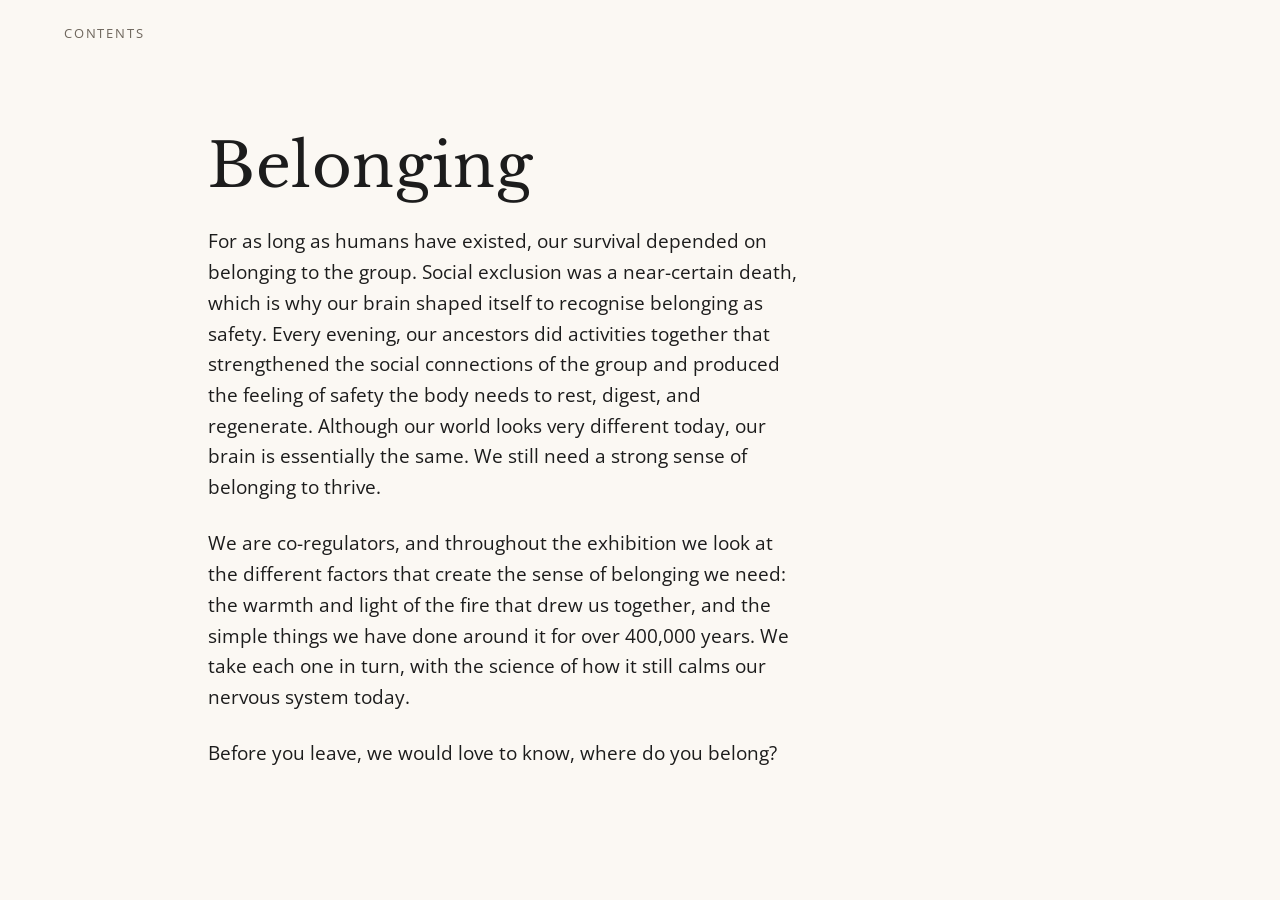
==== index.html @ be0ef329 "Belonging — biology-of-belonging path site (initial publish)" ====
<!DOCTYPE html>
<html lang="en-GB">
<head>
<meta charset="UTF-8">
<meta name="viewport" content="width=device-width, initial-scale=1.0">
<title>Belonging · I belong</title>
<link rel="stylesheet" href="shell.css">
</head>
<body data-step="belonging">

  <button class="jump-open" id="jump-open">Contents</button>

  <main class="step">
    <div class="step__inner">
      <h1>Belonging</h1>
      <p class="lede">For as long as humans have existed, our survival depended on belonging to the group. Social exclusion was a near-certain death, which is why our brain shaped itself to recognise belonging as safety. Every evening, our ancestors did activities together that strengthened the social connections of the group and produced the feeling of safety the body needs to rest, digest, and regenerate. Although our world looks very different today, our brain is essentially the same. We still need a strong sense of belonging to thrive.</p>
      <p class="lede">We are co-regulators, and throughout the exhibition we look at the different factors that create the sense of belonging we need: the warmth and light of the fire that drew us together, and the simple things we have done around it for over 400,000 years. We take each one in turn, with the science of how it still calms our nervous system today.</p>
      <p class="lede">Before you leave, we would love to know, where do you belong?</p>
    </div>
  </main>

  <nav class="jump-panel" id="jump-panel">
    <button class="jump-panel__close">Close</button>
    <ul class="jump-list"></ul>
  </nav>

  <footer class="step-foot" id="path-foot"></footer>

  <script src="path.js"></script>
</body>
</html>
---- shell.css ----
/* I Belong — shared shell
   Plain CSS. Warm, quiet, minimal. British English. */

@import url('https://fonts.googleapis.com/css2?family=Libre+Baskerville:ital,wght@0,400;0,700;1,400&family=Open+Sans:ital,wght@0,400;0,600;0,700;1,400&display=swap');

:root {
  --bg:        #FBF8F3;  /* warm off-white */
  --bg-soft:   #F2ECE1;
  --ink:       #1C1C1C;  /* near black — matches eldvarm.com */
  --ink-soft:  #6E665C;
  --ink-faint: #A89C8C;
  --ember:     #B4633C;  /* the one accent, used everywhere */
  --line:      rgba(33, 30, 26, 0.12);

  --display: 'Libre Baskerville', Georgia, 'Times New Roman', serif;
  --body: 'Open Sans', -apple-system, BlinkMacSystemFont, 'Segoe UI', Roboto, Helvetica, Arial, sans-serif;

  /* one type scale, six steps. Everything on the site resolves to these. */
  --fs-display: clamp(2.1rem, 6vw, 3.8rem); /* the page title (tuned for Libre Baskerville) */
  --fs-title:   clamp(1.4rem, 3.4vw, 2.2rem); /* section & panel headings, menu */
  --fs-lede:    clamp(1.02rem, 1.8vw, 1.2rem); /* intro paragraphs (now Open Sans) */
  --fs-body:    0.9375rem;                   /* 15px — default reading text */
  --fs-small:   0.8125rem;                   /* 13px — dense detail */
  --fs-label:   0.6875rem;                   /* 11px — uppercase labels */

  /* two tracking values: tight for text, wide for uppercase labels */
  --track-body: 0.01em;
  --track-caps: 0.14em;

  /* three line-heights */
  --lh-tight: 1.15; /* display & titles */
  --lh-body:  1.6;  /* reading text */
  --lh-snug:  1.45; /* labels & dense rows */

  --step-max: 54rem; /* the content column */
  --measure:  54ch;  /* the reading measure for prose */
  --pad: clamp(1.5rem, 5vw, 4rem);
}

[data-theme="dark"] {
  --bg:        #16130F;
  --bg-soft:   #211C16;
  --ink:       #EFE7DA;
  --ink-soft:  #B8AC99;
  --ink-faint: #7C7263;
  --ember:     #E3A24A;
  --line:      rgba(239, 231, 218, 0.14);
}

* { box-sizing: border-box; }

html, body { height: 100%; }

body {
  margin: 0;
  background: var(--bg);
  color: var(--ink);
  font-family: var(--body);
  font-size: var(--fs-body);
  -webkit-font-smoothing: antialiased;
  line-height: var(--lh-body);
}

/* ---- the type system, on the elements themselves ----
   Change a heading or body size here, once, and it moves everywhere.
   h1 page title · h2 section · h3 sub-head · p body · .eyebrow / .lede / .label utilities */

h1 {
  font-family: var(--display);
  font-weight: 400;
  font-size: var(--fs-display);
  line-height: var(--lh-tight);
  letter-spacing: var(--track-body);
  margin: 0;
}

h2 {
  font-family: var(--display);
  font-weight: 400;
  font-size: var(--fs-title);
  line-height: var(--lh-tight);
  letter-spacing: var(--track-body);
  margin: 0;
}

h3 {
  font-family: var(--display);
  font-weight: 400;
  font-size: var(--fs-lede);
  line-height: var(--lh-snug);
  letter-spacing: var(--track-body);
  margin: 0;
}

h4 {
  font-family: var(--body);
  font-weight: 600;
  font-size: var(--fs-body);
  line-height: var(--lh-snug);
  margin: 0;
}

p {
  margin: 0;
  font-size: var(--fs-body);
  line-height: var(--lh-body);
}

ul, ol { margin: 0; padding: 0; }
li { font-size: var(--fs-body); line-height: var(--lh-body); }

small { font-size: var(--fs-small); }
strong { font-weight: 600; }

/* uppercase micro-label (e.g. "Activates when", "What it does") */
.label {
  font-family: var(--body);
  font-size: var(--fs-label);
  letter-spacing: var(--track-caps);
  text-transform: uppercase;
  color: var(--ink-soft);
}

/* ---- the full-screen step ---- */

.step {
  min-height: 100vh;
  min-height: 100svh;
  display: flex;
  flex-direction: column;
  justify-content: center;
  align-items: center;
  padding: var(--pad);
  position: relative;
}

.step__inner {
  width: 100%;
  max-width: var(--step-max);
  margin: 0 auto;
}

.eyebrow {
  font-family: var(--body);
  font-size: var(--fs-label);
  letter-spacing: var(--track-caps);
  text-transform: uppercase;
  color: var(--ink-soft);
  margin: 0 0 1.4rem;
}

.lede {
  font-family: var(--body);
  font-weight: 400;
  font-size: var(--fs-lede);
  line-height: var(--lh-body);
  color: var(--ink);
  margin: 1.6rem 0 0;
  max-width: var(--measure);
}

.empty {
  color: var(--ink-faint);
  font-style: italic;
}

/* ---- foot: the quiet return link on the science page ---- */

.step-foot {
  position: fixed;
  left: 0;
  right: 0;
  bottom: 0;
  display: flex;
  justify-content: space-between;
  align-items: center;
  padding: 1rem var(--pad) clamp(1.8rem, 4vh, 3rem);
  pointer-events: none;
  font-family: var(--body);
  font-size: var(--fs-label);
  letter-spacing: var(--track-caps);
}

.step-foot a {
  pointer-events: auto;
  color: var(--ink);
  text-decoration: none;
  display: inline-flex;
  align-items: center;
  gap: 0.55em;
  padding: 0.4rem 0;
  transition: color 0.2s ease;
}

.step-foot a:hover { color: var(--ember); }

.step-foot .nav-arrow {
  color: var(--ink-faint);
  display: inline-flex;
  align-items: center;
}

.step-foot a:hover .nav-arrow { color: var(--ember); }

/* the quiet way down to the science, and back up */
.step-foot .foot-science {
  font-size: var(--fs-label);
  letter-spacing: var(--track-caps);
  text-transform: uppercase;
  color: var(--ink-soft);
}
.step-foot .foot-science .nav-arrow { margin-right: 0.1em; }

/* ---- jump to any step ---- */

.jump-open {
  position: fixed;
  top: 1.1rem;
  left: var(--pad);
  z-index: 20;
  pointer-events: auto;
  background: none;
  border: none;
  cursor: pointer;
  font-family: var(--body);
  font-size: var(--fs-small);
  letter-spacing: var(--track-caps);
  text-transform: uppercase;
  color: var(--ink-soft);
  display: inline-flex;
  align-items: center;
  padding: 0.4rem 0;
  transition: color 0.2s ease;
}

.jump-open:hover { color: var(--ember); }

.jump-panel {
  position: fixed;
  inset: 0;
  z-index: 30;
  background: var(--bg);
  display: none;
  flex-direction: column;
  justify-content: center;
  padding: var(--pad);
  overflow-y: auto;
}

.jump-panel.is-open { display: flex; }

.jump-panel__close {
  position: fixed;
  top: 1.1rem;
  right: var(--pad);
  background: none;
  border: none;
  cursor: pointer;
  font-family: var(--body);
  font-size: var(--fs-label);
  letter-spacing: var(--track-caps);
  text-transform: uppercase;
  color: var(--ink-soft);
}
.jump-panel__close:hover { color: var(--ember); }

.jump-list {
  list-style: none;
  margin: 0 auto;
  padding: 0;
  width: 100%;
  max-width: var(--step-max);
}

.jump-list a {
  display: flex;
  align-items: baseline;
  gap: 1rem;
  font-family: var(--display);
  font-size: var(--fs-title);
  line-height: var(--lh-tight);
  text-decoration: none;
  color: var(--ink);
  padding: 0.35rem 0;
  transition: color 0.2s ease;
}

.jump-list a:hover { color: var(--ember); }

.jump-list a.is-current { color: var(--ember); }

.jump-list .num {
  font-family: var(--body);
  font-size: var(--fs-label);
  letter-spacing: var(--track-caps);
  color: var(--ink-faint);
  min-width: 2.2em;
  align-self: center;
}

.jump-underneath {
  margin-top: 1.4rem;
  padding-top: 1.4rem;
  border-top: 1px solid var(--line);
}

.jump-list .tag {
  font-family: var(--body);
  font-size: var(--fs-label);
  letter-spacing: var(--track-caps);
  text-transform: uppercase;
  margin-left: 0.6rem;
  color: var(--ink-faint);
  border: 1px solid var(--line);
  border-radius: 999px;
  padding: 0.1em 0.6em;
  align-self: center;
}
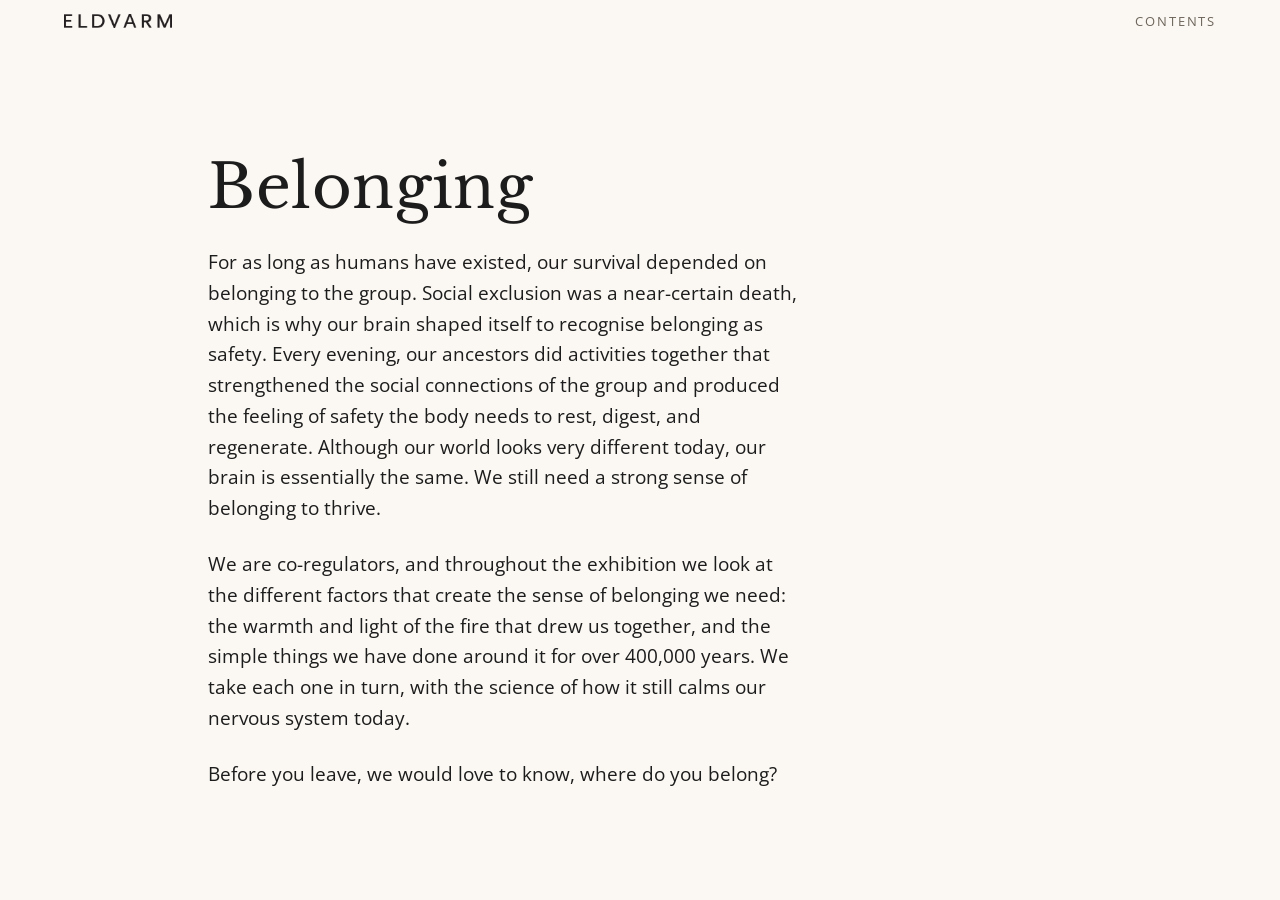
==== commit 91865c83: "Add fixed header with Eldvarm logo on path pages; fix Evolution mobile overlap (arrows to bottom cor" ====
--- a/index.html
+++ b/index.html
@@ -8,7 +8,10 @@
 </head>
 <body data-step="belonging">
 
-  <button class="jump-open" id="jump-open">Contents</button>
+  <header class="site-header">
+    <a class="site-logo" href="index.html" aria-label="I belong — Eldvarm"><img src="images/eldvarm-logo.png" alt="Eldvarm"></a>
+    <button class="jump-open" id="jump-open">Contents</button>
+  </header>
 
   <main class="step">
     <div class="step__inner">
--- a/shell.css
+++ b/shell.css
@@ -35,6 +35,7 @@
   --step-max: 54rem; /* the content column */
   --measure:  54ch;  /* the reading measure for prose */
   --pad: clamp(1.5rem, 5vw, 4rem);
+  --header-h: 2.6rem; /* fixed top header (logo + Contents) */
 }
 
 [data-theme="dark"] {
@@ -130,7 +131,7 @@
   flex-direction: column;
   justify-content: center;
   align-items: center;
-  padding: var(--pad);
+  padding: calc(var(--header-h) + var(--pad)) var(--pad) var(--pad);
   position: relative;
 }
 
@@ -211,13 +212,29 @@
 }
 .step-foot .foot-science .nav-arrow { margin-right: 0.1em; }
 
+/* ---- fixed top header: logo (left) + Contents (right) ---- */
+
+.site-header {
+  position: fixed;
+  top: 0;
+  left: 0;
+  right: 0;
+  z-index: 25;
+  height: var(--header-h);
+  display: flex;
+  align-items: center;
+  justify-content: space-between;
+  gap: 1rem;
+  padding: 0 var(--pad);
+  background: var(--bg);
+}
+
+.site-logo { display: inline-flex; align-items: center; line-height: 0; }
+.site-logo img { height: 14px; width: auto; display: block; }
+
 /* ---- jump to any step ---- */
 
 .jump-open {
-  position: fixed;
-  top: 1.1rem;
-  left: var(--pad);
-  z-index: 20;
   pointer-events: auto;
   background: none;
   border: none;
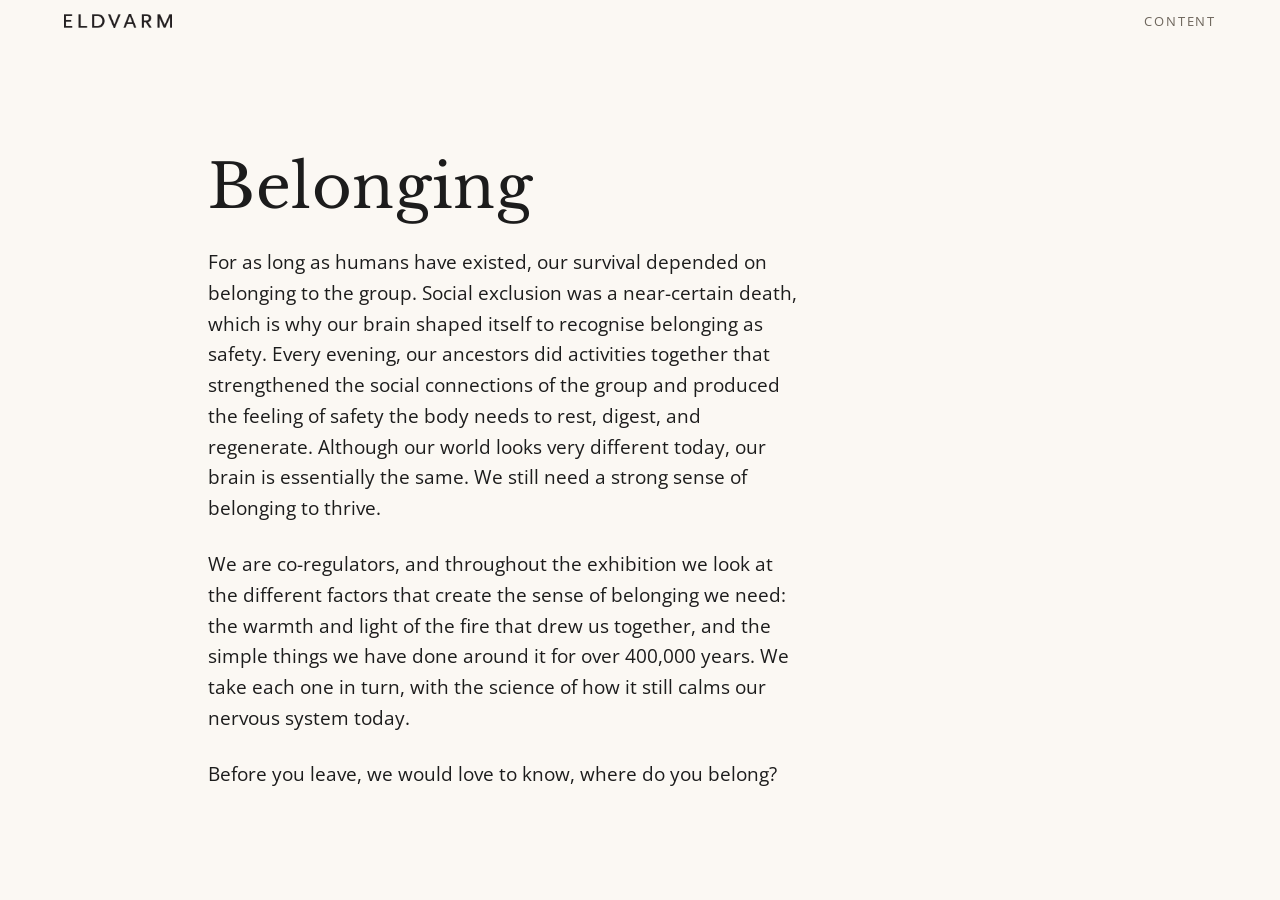
==== commit 2e62d116: "Rename header button label 'Contents' -> 'Content' on all path pages" ====
--- a/index.html
+++ b/index.html
@@ -10,7 +10,7 @@
 
   <header class="site-header">
     <a class="site-logo" href="index.html" aria-label="I belong — Eldvarm"><img src="images/eldvarm-logo.png" alt="Eldvarm"></a>
-    <button class="jump-open" id="jump-open">Contents</button>
+    <button class="jump-open" id="jump-open">Content</button>
   </header>
 
   <main class="step">
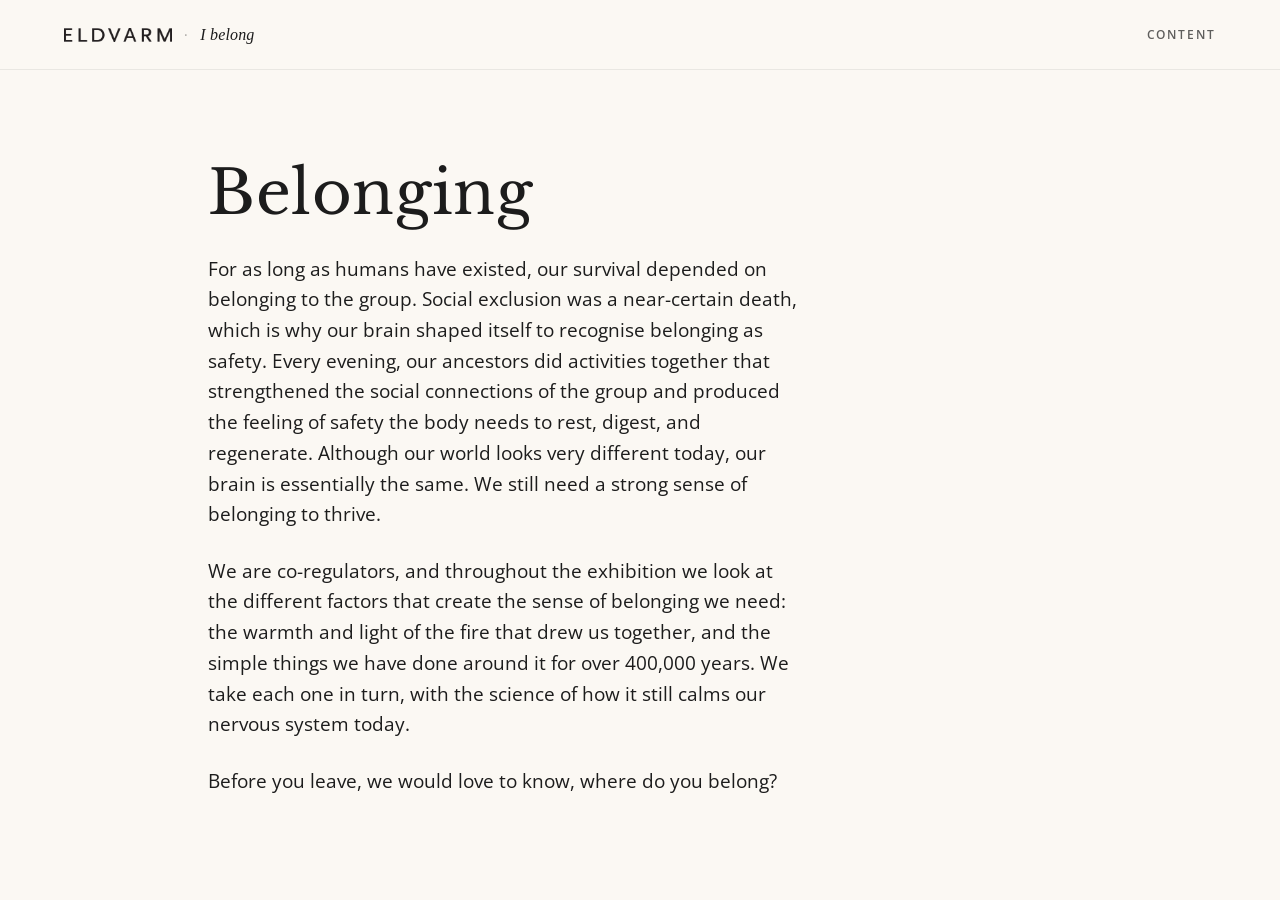
==== commit ff686f21: "Path site: align header look to exhibition (frosted bar, '. I belong' wordmark, exhibition-style Con" ====
--- a/index.html
+++ b/index.html
@@ -9,7 +9,7 @@
 <body data-step="belonging">
 
   <header class="site-header">
-    <a class="site-logo" href="index.html" aria-label="I belong — Eldvarm"><img src="images/eldvarm-logo.png" alt="Eldvarm"></a>
+    <a class="site-logo" href="index.html" aria-label="I belong — Eldvarm"><img src="images/eldvarm-logo.png" alt="Eldvarm"><span class="site-sep">·</span><span class="site-wordmark">I belong</span></a>
     <button class="jump-open" id="jump-open">Content</button>
   </header>
 
--- a/shell.css
+++ b/shell.css
@@ -35,7 +35,7 @@
   --step-max: 54rem; /* the content column */
   --measure:  54ch;  /* the reading measure for prose */
   --pad: clamp(1.5rem, 5vw, 4rem);
-  --header-h: 2.6rem; /* fixed top header (logo + Contents) */
+  --header-h: 3.4rem; /* fixed top header (logo + wordmark + Content) */
 }
 
 [data-theme="dark"] {
@@ -220,17 +220,21 @@
   left: 0;
   right: 0;
   z-index: 25;
-  height: var(--header-h);
   display: flex;
   align-items: center;
   justify-content: space-between;
   gap: 1rem;
-  padding: 0 var(--pad);
-  background: var(--bg);
-}
-
-.site-logo { display: inline-flex; align-items: center; line-height: 0; }
+  padding: clamp(14px, 2.2vh, 20px) var(--pad);
+  background: rgba(251, 248, 243, 0.9);
+  -webkit-backdrop-filter: blur(14px);
+  backdrop-filter: blur(14px);
+  border-bottom: 0.5px solid rgba(28, 28, 28, 0.08);
+}
+
+.site-logo { display: inline-flex; align-items: center; gap: 12px; text-decoration: none; color: var(--ink); }
 .site-logo img { height: 14px; width: auto; display: block; }
+.site-sep { color: rgba(28, 28, 28, 0.4); font-size: 14px; line-height: 1; }
+.site-wordmark { font-family: var(--display); font-style: italic; font-size: 16px; color: var(--ink); letter-spacing: 0.01em; }
 
 /* ---- jump to any step ---- */
 
@@ -240,17 +244,18 @@
   border: none;
   cursor: pointer;
   font-family: var(--body);
-  font-size: var(--fs-small);
-  letter-spacing: var(--track-caps);
-  text-transform: uppercase;
-  color: var(--ink-soft);
+  font-size: 12px;
+  font-weight: 600;
+  letter-spacing: 0.16em;
+  text-transform: uppercase;
+  color: rgba(28, 28, 28, 0.7);
   display: inline-flex;
   align-items: center;
   padding: 0.4rem 0;
   transition: color 0.2s ease;
 }
 
-.jump-open:hover { color: var(--ember); }
+.jump-open:hover { color: var(--ink); }
 
 .jump-panel {
   position: fixed;
